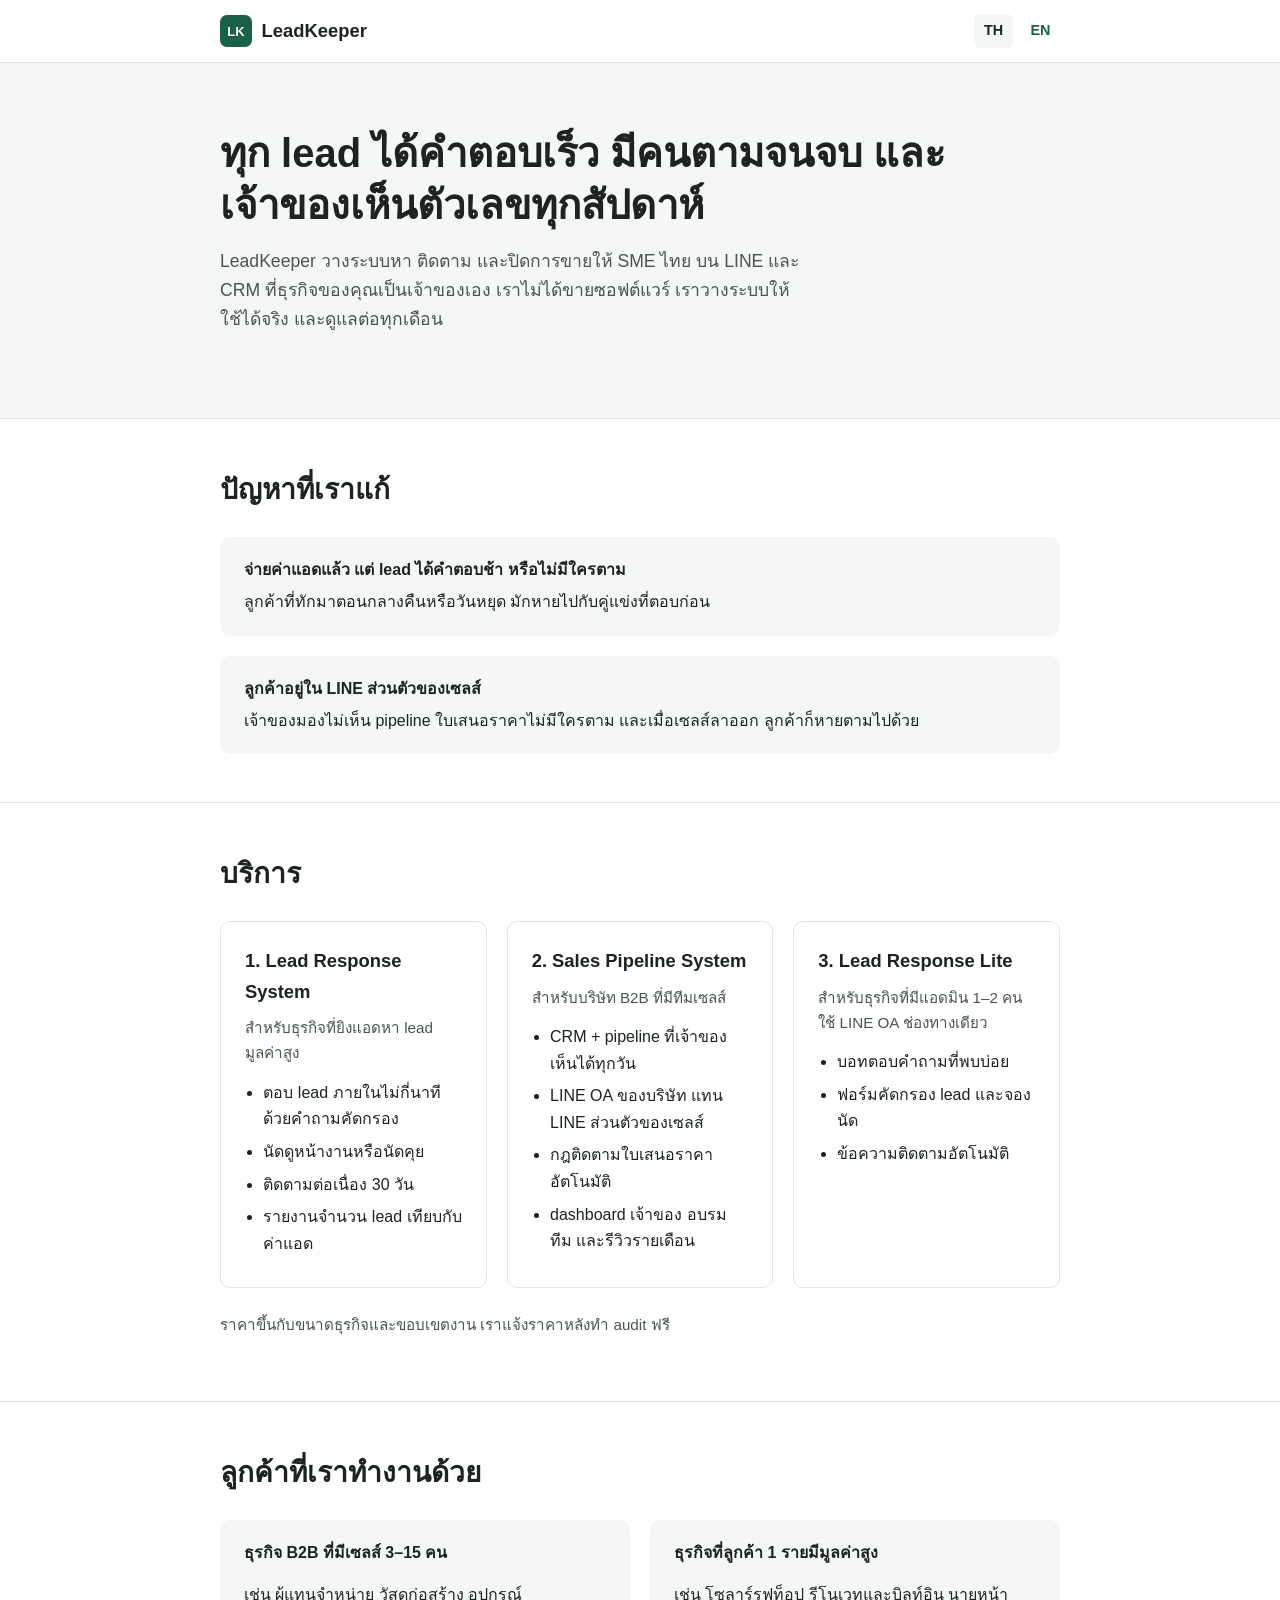
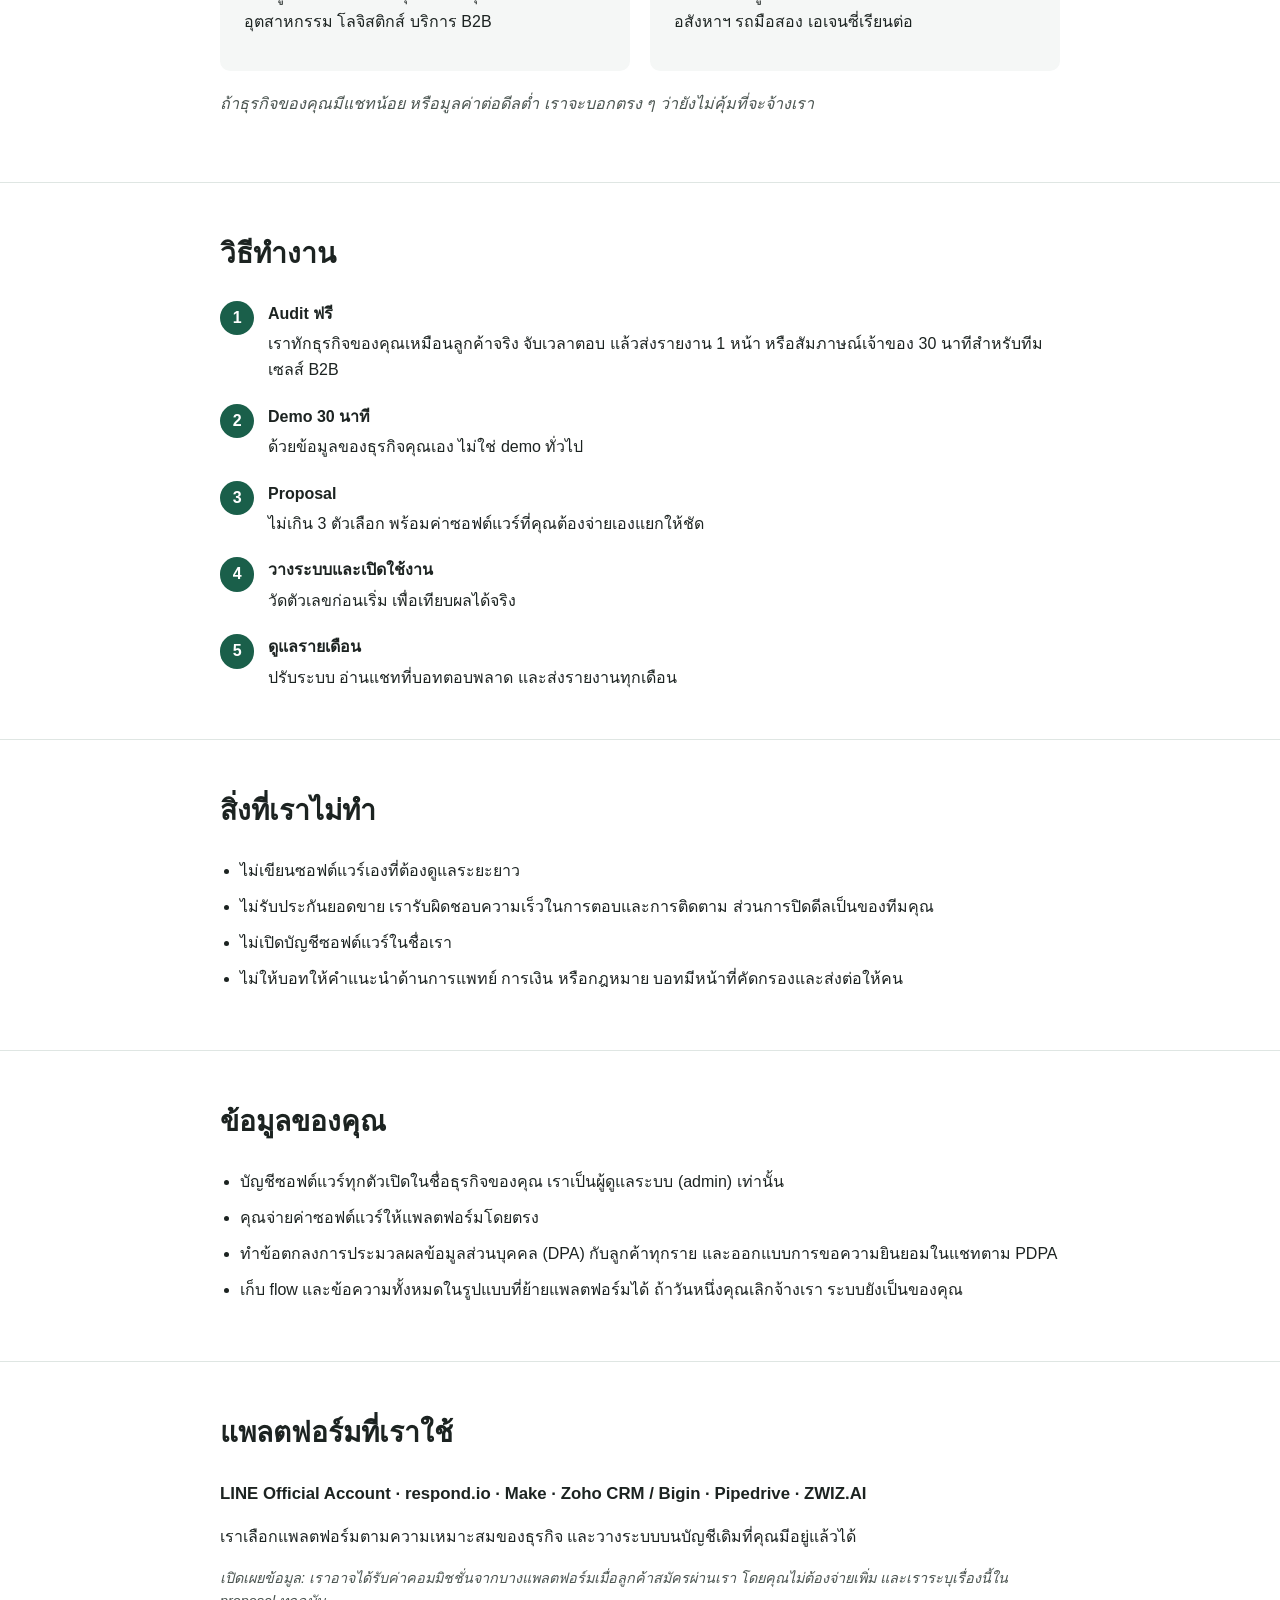
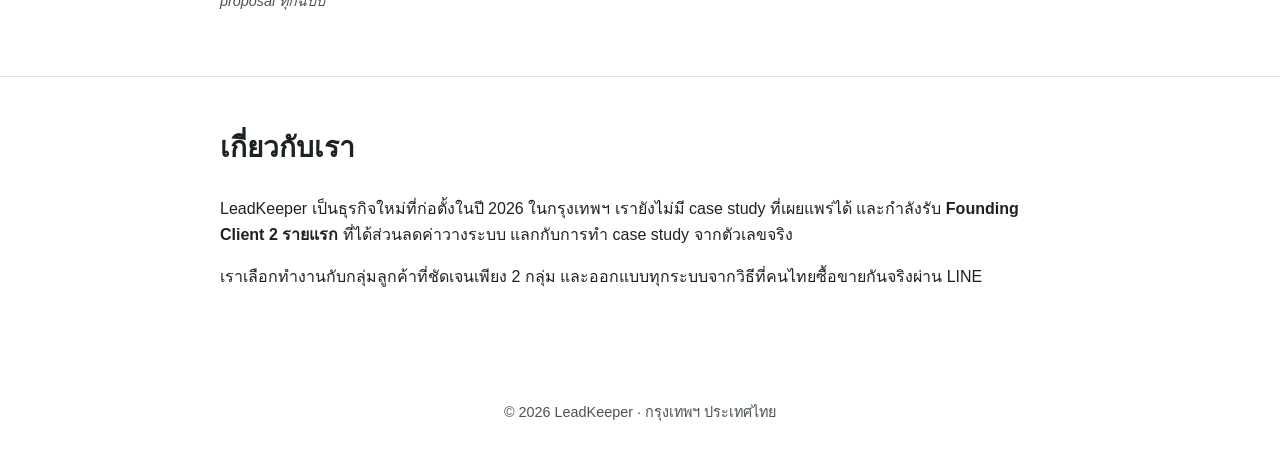
==== index.html @ 33eb8d7a "Build bilingual static site for LeadKeeper per brief Thai (/index.html) and English (/en/index.html)" ====
<!doctype html>
<html lang="th">
<head>
<meta charset="utf-8">
<meta name="viewport" content="width=device-width, initial-scale=1">
<title>LeadKeeper – วางระบบตอบและติดตาม lead ให้ธุรกิจไทย</title>
<meta name="description" content="LeadKeeper วางระบบให้ทุก lead ได้คำตอบเร็ว มีคนตามจนจบ และเจ้าของเห็นตัวเลขทุกสัปดาห์ บนแพลตฟอร์มที่ธุรกิจเป็นเจ้าของเอง">
<link rel="canonical" href="https://leadkeeper.site/">
<link rel="alternate" hreflang="th" href="https://leadkeeper.site/">
<link rel="alternate" hreflang="en" href="https://leadkeeper.site/en/">
<link rel="alternate" hreflang="x-default" href="https://leadkeeper.site/">
<link rel="icon" type="image/svg+xml" href="/favicon.svg">
<link rel="stylesheet" href="/assets/style.css">
<meta property="og:type" content="website">
<meta property="og:site_name" content="LeadKeeper">
<meta property="og:title" content="LeadKeeper – วางระบบตอบและติดตาม lead ให้ธุรกิจไทย">
<meta property="og:description" content="LeadKeeper วางระบบให้ทุก lead ได้คำตอบเร็ว มีคนตามจนจบ และเจ้าของเห็นตัวเลขทุกสัปดาห์ บนแพลตฟอร์มที่ธุรกิจเป็นเจ้าของเอง">
<meta property="og:url" content="https://leadkeeper.site/">
<meta property="og:locale" content="th_TH">
<meta property="og:locale:alternate" content="en_US">
</head>
<body>
<a class="skip-link" href="#main">ข้ามไปเนื้อหาหลัก</a>
<header class="site-header">
  <div class="header-inner">
    <a class="brand" href="/">
      <img src="/favicon.svg" alt="" width="32" height="32">
      <span>LeadKeeper</span>
    </a>
    <nav class="lang-switch" aria-label="เปลี่ยนภาษา">
      <a href="/" aria-current="true" lang="th" hreflang="th">TH</a>
      <a href="/en/" lang="en" hreflang="en">EN</a>
    </nav>
  </div>
</header>

<main id="main">
  <section class="hero">
    <div class="wrap">
      <h1>ทุก lead ได้คำตอบเร็ว มีคนตามจนจบ และเจ้าของเห็นตัวเลขทุกสัปดาห์</h1>
      <p class="lede">LeadKeeper วางระบบหา ติดตาม และปิดการขายให้ SME ไทย บน LINE และ CRM ที่ธุรกิจของคุณเป็นเจ้าของเอง เราไม่ได้ขายซอฟต์แวร์ เราวางระบบให้ใช้ได้จริง และดูแลต่อทุกเดือน</p>
    </div>
  </section>

  <section id="problem" aria-labelledby="problem-h">
    <div class="wrap">
      <h2 id="problem-h">ปัญหาที่เราแก้</h2>
      <ul class="problem-list">
        <li><strong>จ่ายค่าแอดแล้ว แต่ lead ได้คำตอบช้า หรือไม่มีใครตาม</strong>ลูกค้าที่ทักมาตอนกลางคืนหรือวันหยุด มักหายไปกับคู่แข่งที่ตอบก่อน</li>
        <li><strong>ลูกค้าอยู่ใน LINE ส่วนตัวของเซลส์</strong>เจ้าของมองไม่เห็น pipeline ใบเสนอราคาไม่มีใครตาม และเมื่อเซลส์ลาออก ลูกค้าก็หายตามไปด้วย</li>
      </ul>
    </div>
  </section>

  <section id="services" aria-labelledby="services-h">
    <div class="wrap">
      <h2 id="services-h">บริการ</h2>
      <div class="card-grid">
        <div class="card">
          <h3>1. Lead Response System</h3>
          <p class="tag">สำหรับธุรกิจที่ยิงแอดหา lead มูลค่าสูง</p>
          <ul>
            <li>ตอบ lead ภายในไม่กี่นาทีด้วยคำถามคัดกรอง</li>
            <li>นัดดูหน้างานหรือนัดคุย</li>
            <li>ติดตามต่อเนื่อง 30 วัน</li>
            <li>รายงานจำนวน lead เทียบกับค่าแอด</li>
          </ul>
        </div>
        <div class="card">
          <h3>2. Sales Pipeline System</h3>
          <p class="tag">สำหรับบริษัท B2B ที่มีทีมเซลส์</p>
          <ul>
            <li>CRM + pipeline ที่เจ้าของเห็นได้ทุกวัน</li>
            <li>LINE OA ของบริษัท แทน LINE ส่วนตัวของเซลส์</li>
            <li>กฎติดตามใบเสนอราคาอัตโนมัติ</li>
            <li>dashboard เจ้าของ อบรมทีม และรีวิวรายเดือน</li>
          </ul>
        </div>
        <div class="card">
          <h3>3. Lead Response Lite</h3>
          <p class="tag">สำหรับธุรกิจที่มีแอดมิน 1–2 คน ใช้ LINE OA ช่องทางเดียว</p>
          <ul>
            <li>บอทตอบคำถามที่พบบ่อย</li>
            <li>ฟอร์มคัดกรอง lead และจองนัด</li>
            <li>ข้อความติดตามอัตโนมัติ</li>
          </ul>
        </div>
      </div>
      <p class="pricing-note">ราคาขึ้นกับขนาดธุรกิจและขอบเขตงาน เราแจ้งราคาหลังทำ audit ฟรี</p>
    </div>
  </section>

  <section id="who" aria-labelledby="who-h">
    <div class="wrap">
      <h2 id="who-h">ลูกค้าที่เราทำงานด้วย</h2>
      <div class="segment-grid">
        <div>
          <strong>ธุรกิจ B2B ที่มีเซลส์ 3–15 คน</strong>
          <p>เช่น ผู้แทนจำหน่าย วัสดุก่อสร้าง อุปกรณ์อุตสาหกรรม โลจิสติกส์ บริการ B2B</p>
        </div>
        <div>
          <strong>ธุรกิจที่ลูกค้า 1 รายมีมูลค่าสูง</strong>
          <p>เช่น โซลาร์รูฟท็อป รีโนเวทและบิลท์อิน นายหน้าอสังหาฯ รถมือสอง เอเจนซี่เรียนต่อ</p>
        </div>
      </div>
      <p class="honest-note">ถ้าธุรกิจของคุณมีแชทน้อย หรือมูลค่าต่อดีลต่ำ เราจะบอกตรง ๆ ว่ายังไม่คุ้มที่จะจ้างเรา</p>
    </div>
  </section>

  <section id="how" aria-labelledby="how-h">
    <div class="wrap">
      <h2 id="how-h">วิธีทำงาน</h2>
      <ol class="steps">
        <li><strong>Audit ฟรี</strong>เราทักธุรกิจของคุณเหมือนลูกค้าจริง จับเวลาตอบ แล้วส่งรายงาน 1 หน้า หรือสัมภาษณ์เจ้าของ 30 นาทีสำหรับทีมเซลส์ B2B</li>
        <li><strong>Demo 30 นาที</strong>ด้วยข้อมูลของธุรกิจคุณเอง ไม่ใช่ demo ทั่วไป</li>
        <li><strong>Proposal</strong>ไม่เกิน 3 ตัวเลือก พร้อมค่าซอฟต์แวร์ที่คุณต้องจ่ายเองแยกให้ชัด</li>
        <li><strong>วางระบบและเปิดใช้งาน</strong>วัดตัวเลขก่อนเริ่ม เพื่อเทียบผลได้จริง</li>
        <li><strong>ดูแลรายเดือน</strong>ปรับระบบ อ่านแชทที่บอทตอบพลาด และส่งรายงานทุกเดือน</li>
      </ol>
    </div>
  </section>

  <section id="not-do" aria-labelledby="not-do-h">
    <div class="wrap">
      <h2 id="not-do-h">สิ่งที่เราไม่ทำ</h2>
      <ul class="plain-list">
        <li>ไม่เขียนซอฟต์แวร์เองที่ต้องดูแลระยะยาว</li>
        <li>ไม่รับประกันยอดขาย เรารับผิดชอบความเร็วในการตอบและการติดตาม ส่วนการปิดดีลเป็นของทีมคุณ</li>
        <li>ไม่เปิดบัญชีซอฟต์แวร์ในชื่อเรา</li>
        <li>ไม่ให้บอทให้คำแนะนำด้านการแพทย์ การเงิน หรือกฎหมาย บอทมีหน้าที่คัดกรองและส่งต่อให้คน</li>
      </ul>
    </div>
  </section>

  <section id="data" aria-labelledby="data-h">
    <div class="wrap">
      <h2 id="data-h">ข้อมูลของคุณ</h2>
      <ul class="plain-list">
        <li>บัญชีซอฟต์แวร์ทุกตัวเปิดในชื่อธุรกิจของคุณ เราเป็นผู้ดูแลระบบ (admin) เท่านั้น</li>
        <li>คุณจ่ายค่าซอฟต์แวร์ให้แพลตฟอร์มโดยตรง</li>
        <li>ทำข้อตกลงการประมวลผลข้อมูลส่วนบุคคล (DPA) กับลูกค้าทุกราย และออกแบบการขอความยินยอมในแชทตาม PDPA</li>
        <li>เก็บ flow และข้อความทั้งหมดในรูปแบบที่ย้ายแพลตฟอร์มได้ ถ้าวันหนึ่งคุณเลิกจ้างเรา ระบบยังเป็นของคุณ</li>
      </ul>
    </div>
  </section>

  <section id="platforms" aria-labelledby="platforms-h">
    <div class="wrap">
      <h2 id="platforms-h">แพลตฟอร์มที่เราใช้</h2>
      <p class="platform-list">LINE Official Account · respond.io · Make · Zoho CRM / Bigin · Pipedrive · ZWIZ.AI</p>
      <p>เราเลือกแพลตฟอร์มตามความเหมาะสมของธุรกิจ และวางระบบบนบัญชีเดิมที่คุณมีอยู่แล้วได้</p>
      <p class="disclosure">เปิดเผยข้อมูล: เราอาจได้รับค่าคอมมิชชั่นจากบางแพลตฟอร์มเมื่อลูกค้าสมัครผ่านเรา โดยคุณไม่ต้องจ่ายเพิ่ม และเราระบุเรื่องนี้ใน proposal ทุกฉบับ</p>
    </div>
  </section>

  <section id="about" class="about" aria-labelledby="about-h">
    <div class="wrap">
      <h2 id="about-h">เกี่ยวกับเรา</h2>
      <p>LeadKeeper เป็นธุรกิจใหม่ที่ก่อตั้งในปี 2026 ในกรุงเทพฯ เรายังไม่มี case study ที่เผยแพร่ได้ และกำลังรับ <strong>Founding Client 2 รายแรก</strong> ที่ได้ส่วนลดค่าวางระบบ แลกกับการทำ case study จากตัวเลขจริง</p>
      <p>เราเลือกทำงานกับกลุ่มลูกค้าที่ชัดเจนเพียง 2 กลุ่ม และออกแบบทุกระบบจากวิธีที่คนไทยซื้อขายกันจริงผ่าน LINE</p>
    </div>
  </section>
</main>

<footer class="site-footer">
  <div class="wrap">
    <p>© 2026 LeadKeeper · กรุงเทพฯ ประเทศไทย</p>
  </div>
</footer>
</body>
</html>
---- assets/style.css ----
/* LeadKeeper — shared stylesheet. Plain CSS, no build step, no external fonts. */

:root {
  --accent: #1a5f4a;
  --accent-dark: #124435;
  --ink: #1c2321;
  --ink-soft: #4a5450;
  --paper: #ffffff;
  --paper-alt: #f5f7f6;
  --line: #dfe6e3;
  --radius: 10px;
  --max-width: 880px;
  --font: -apple-system, BlinkMacSystemFont, "Segoe UI", "Noto Sans Thai", "Noto Sans Thai UI",
    "Leelawadee UI", "TH Sarabun New", Tahoma, "Helvetica Neue", Arial, sans-serif;
}

* {
  box-sizing: border-box;
}

html {
  -webkit-text-size-adjust: 100%;
}

body {
  margin: 0;
  font-family: var(--font);
  color: var(--ink);
  background: var(--paper);
  line-height: 1.65;
  overflow-x: hidden;
}

img,
svg {
  max-width: 100%;
  display: block;
}

a {
  color: var(--accent);
}

a:hover {
  color: var(--accent-dark);
}

a:focus-visible,
button:focus-visible {
  outline: 3px solid var(--accent);
  outline-offset: 2px;
}

.skip-link {
  position: absolute;
  left: -9999px;
  top: 0;
  background: var(--accent);
  color: #fff;
  padding: 0.75rem 1.25rem;
  z-index: 100;
  border-radius: 0 0 var(--radius) 0;
}

.skip-link:focus {
  left: 0;
}

.wrap {
  max-width: var(--max-width);
  margin: 0 auto;
  padding: 0 1.25rem;
}

/* Header */
header.site-header {
  border-bottom: 1px solid var(--line);
  background: var(--paper);
  position: sticky;
  top: 0;
  z-index: 10;
}

.header-inner {
  display: flex;
  align-items: center;
  justify-content: space-between;
  gap: 1rem;
  padding: 0.9rem 1.25rem;
  max-width: var(--max-width);
  margin: 0 auto;
  flex-wrap: wrap;
}

.brand {
  display: flex;
  align-items: center;
  gap: 0.6rem;
  font-weight: 700;
  font-size: 1.15rem;
  text-decoration: none;
  color: var(--ink);
}

.brand img {
  width: 32px;
  height: 32px;
}

.lang-switch {
  display: flex;
  gap: 0.5rem;
  font-size: 0.9rem;
  font-weight: 600;
}

.lang-switch a {
  padding: 0.3rem 0.6rem;
  border-radius: 6px;
  text-decoration: none;
}

.lang-switch a[aria-current="true"] {
  background: var(--paper-alt);
  color: var(--ink);
}

/* Sections */
main section {
  padding: 3rem 0;
  border-bottom: 1px solid var(--line);
}

main section:last-of-type {
  border-bottom: none;
}

.hero {
  padding: 4rem 0 3.5rem;
  background: var(--paper-alt);
  border-bottom: 1px solid var(--line);
}

.hero h1 {
  font-size: clamp(1.7rem, 5vw, 2.5rem);
  line-height: 1.3;
  margin: 0 0 1rem;
}

.hero .lede {
  font-size: 1.1rem;
  color: var(--ink-soft);
  max-width: 62ch;
  margin: 0 0 1.75rem;
}

.cta-row {
  display: flex;
  flex-wrap: wrap;
  gap: 0.75rem;
}

.btn {
  display: inline-block;
  padding: 0.75rem 1.4rem;
  border-radius: var(--radius);
  text-decoration: none;
  font-weight: 600;
  font-size: 1rem;
}

.btn-primary {
  background: var(--accent);
  color: #fff;
}

.btn-primary:hover {
  background: var(--accent-dark);
  color: #fff;
}

.btn-secondary {
  background: transparent;
  color: var(--accent);
  border: 1.5px solid var(--accent);
}

.btn-secondary:hover {
  background: var(--paper-alt);
  color: var(--accent-dark);
}

h2 {
  font-size: clamp(1.35rem, 3.5vw, 1.75rem);
  margin: 0 0 1.5rem;
}

h3 {
  font-size: 1.15rem;
  margin: 0 0 0.5rem;
}

.problem-list {
  list-style: none;
  margin: 0;
  padding: 0;
  display: grid;
  gap: 1.25rem;
}

.problem-list li {
  background: var(--paper-alt);
  border-radius: var(--radius);
  padding: 1.25rem 1.5rem;
}

.problem-list strong {
  display: block;
  margin-bottom: 0.35rem;
}

/* Service cards */
.card-grid {
  display: grid;
  gap: 1.25rem;
  grid-template-columns: 1fr;
}

@media (min-width: 720px) {
  .card-grid {
    grid-template-columns: repeat(3, 1fr);
  }
}

.card {
  border: 1px solid var(--line);
  border-radius: var(--radius);
  padding: 1.5rem;
  display: flex;
  flex-direction: column;
}

.card p.tag {
  color: var(--ink-soft);
  font-size: 0.95rem;
  margin: 0 0 0.9rem;
}

.card ul {
  margin: 0;
  padding-left: 1.15rem;
  flex-grow: 1;
}

.card li {
  margin-bottom: 0.4rem;
}

.pricing-note {
  margin-top: 1.5rem;
  color: var(--ink-soft);
  font-size: 0.95rem;
}

/* Who we work with */
.segment-grid {
  display: grid;
  gap: 1.25rem;
}

@media (min-width: 720px) {
  .segment-grid {
    grid-template-columns: 1fr 1fr;
  }
}

.segment-grid > div {
  background: var(--paper-alt);
  border-radius: var(--radius);
  padding: 1.25rem 1.5rem;
}

.honest-note {
  margin-top: 1.25rem;
  font-style: italic;
  color: var(--ink-soft);
}

/* Steps */
.steps {
  list-style: none;
  margin: 0;
  padding: 0;
  counter-reset: step;
  display: grid;
  gap: 1.25rem;
}

.steps li {
  counter-increment: step;
  position: relative;
  padding-left: 3rem;
}

.steps li::before {
  content: counter(step);
  position: absolute;
  left: 0;
  top: 0;
  width: 2.15rem;
  height: 2.15rem;
  border-radius: 50%;
  background: var(--accent);
  color: #fff;
  font-weight: 700;
  display: flex;
  align-items: center;
  justify-content: center;
}

.steps strong {
  display: block;
  margin-bottom: 0.25rem;
}

/* Plain lists */
.plain-list {
  margin: 0;
  padding-left: 1.25rem;
}

.plain-list li {
  margin-bottom: 0.6rem;
}

.platform-list {
  font-size: 1.05rem;
  font-weight: 600;
  margin: 0 0 1rem;
}

.disclosure {
  font-size: 0.9rem;
  color: var(--ink-soft);
  font-style: italic;
}

.about p {
  margin: 0 0 1rem;
}

/* Contact */
.contact-list {
  list-style: none;
  margin: 0;
  padding: 0;
  display: grid;
  gap: 0.75rem;
}

.contact-list a {
  font-weight: 600;
  text-decoration: none;
}

.contact-list a:hover {
  text-decoration: underline;
}

/* Footer */
footer.site-footer {
  padding: 2rem 0;
  color: var(--ink-soft);
  font-size: 0.9rem;
  text-align: center;
}

/* 404 */
.notfound {
  min-height: 60vh;
  display: flex;
  flex-direction: column;
  align-items: center;
  justify-content: center;
  text-align: center;
  padding: 3rem 1.25rem;
}
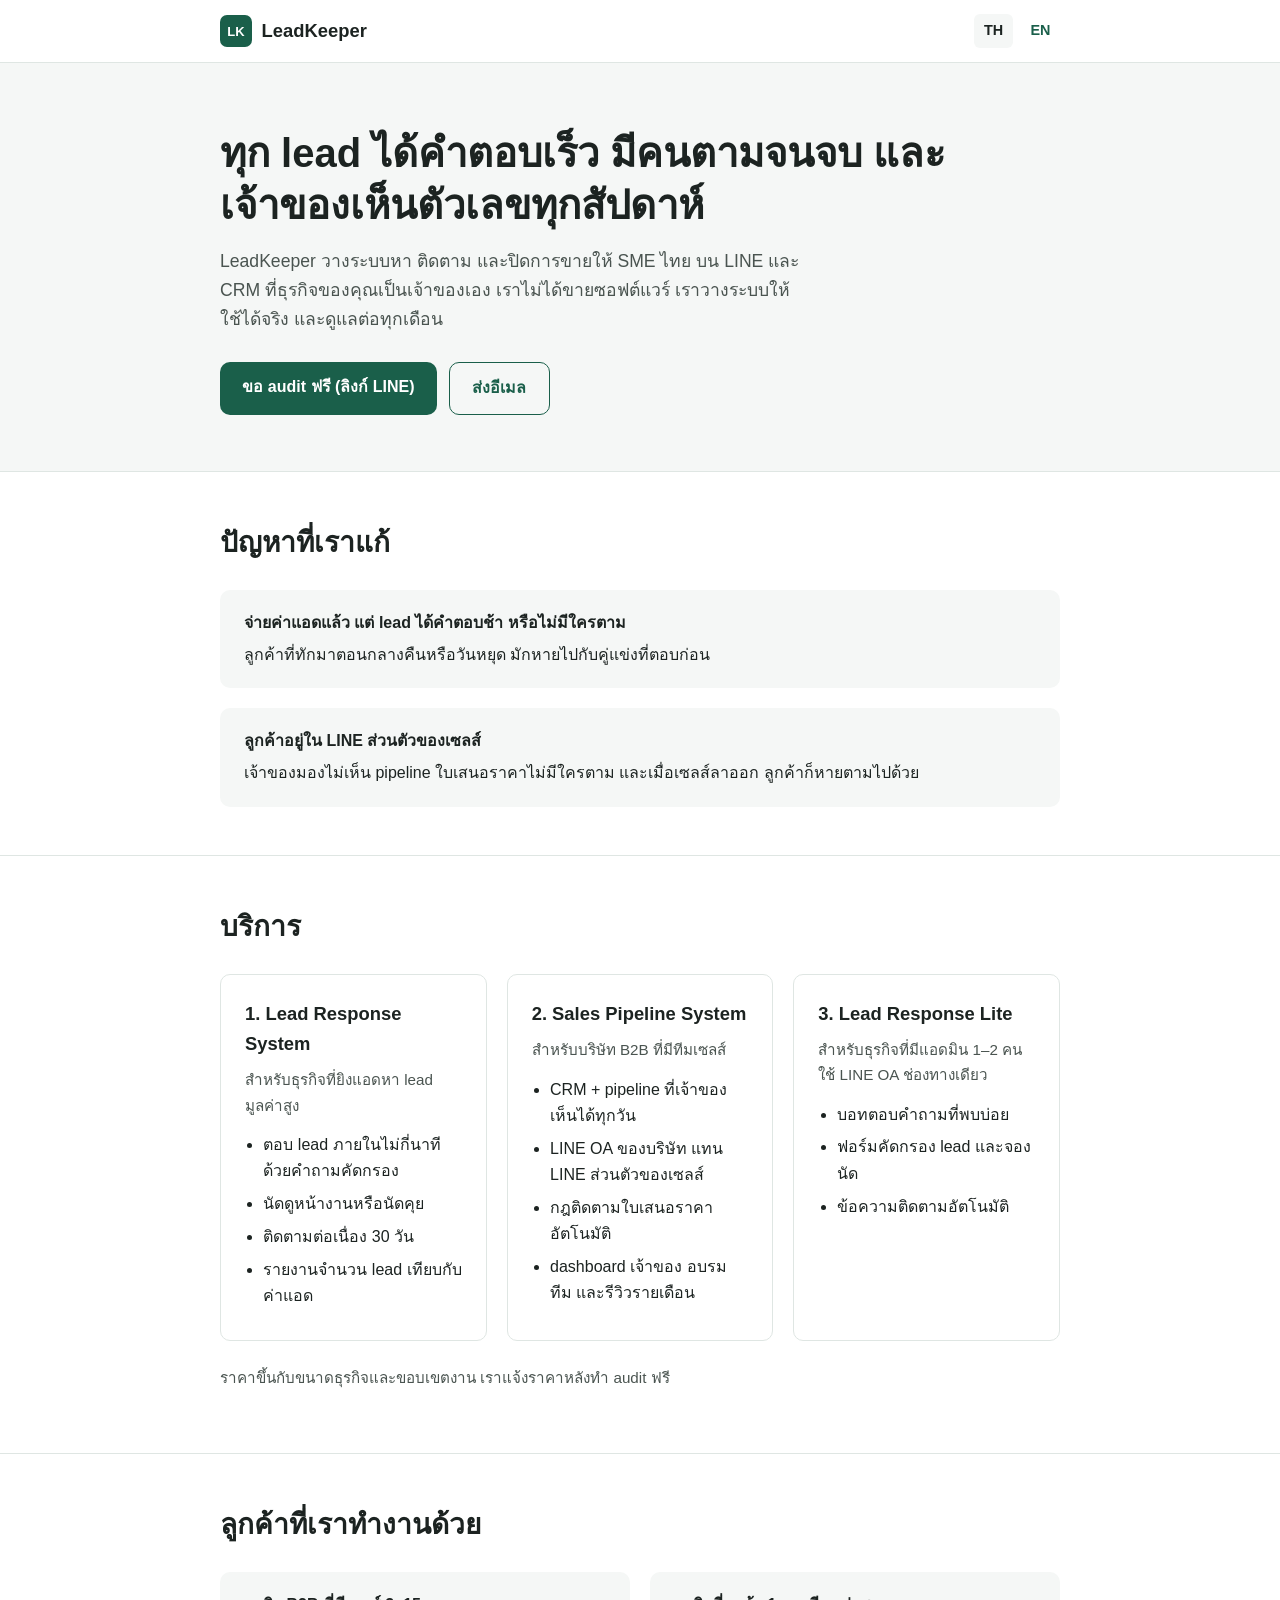
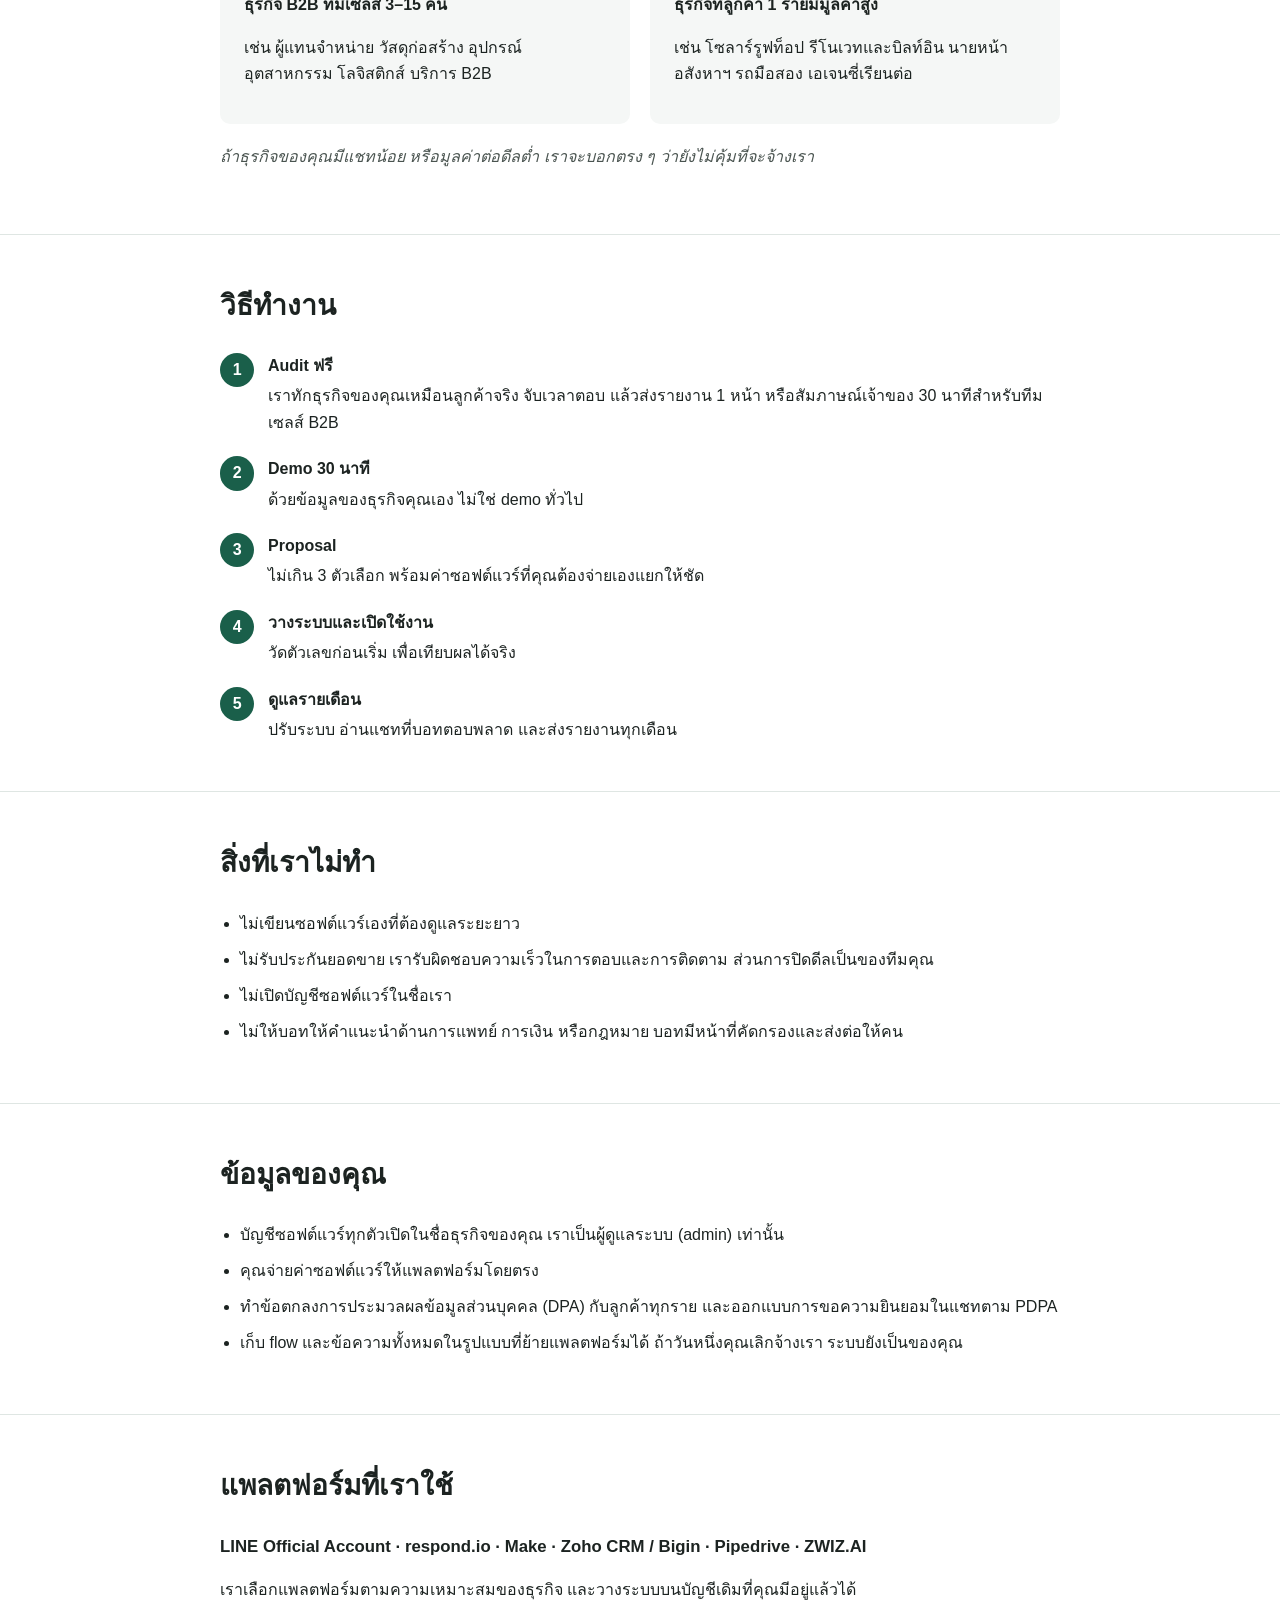
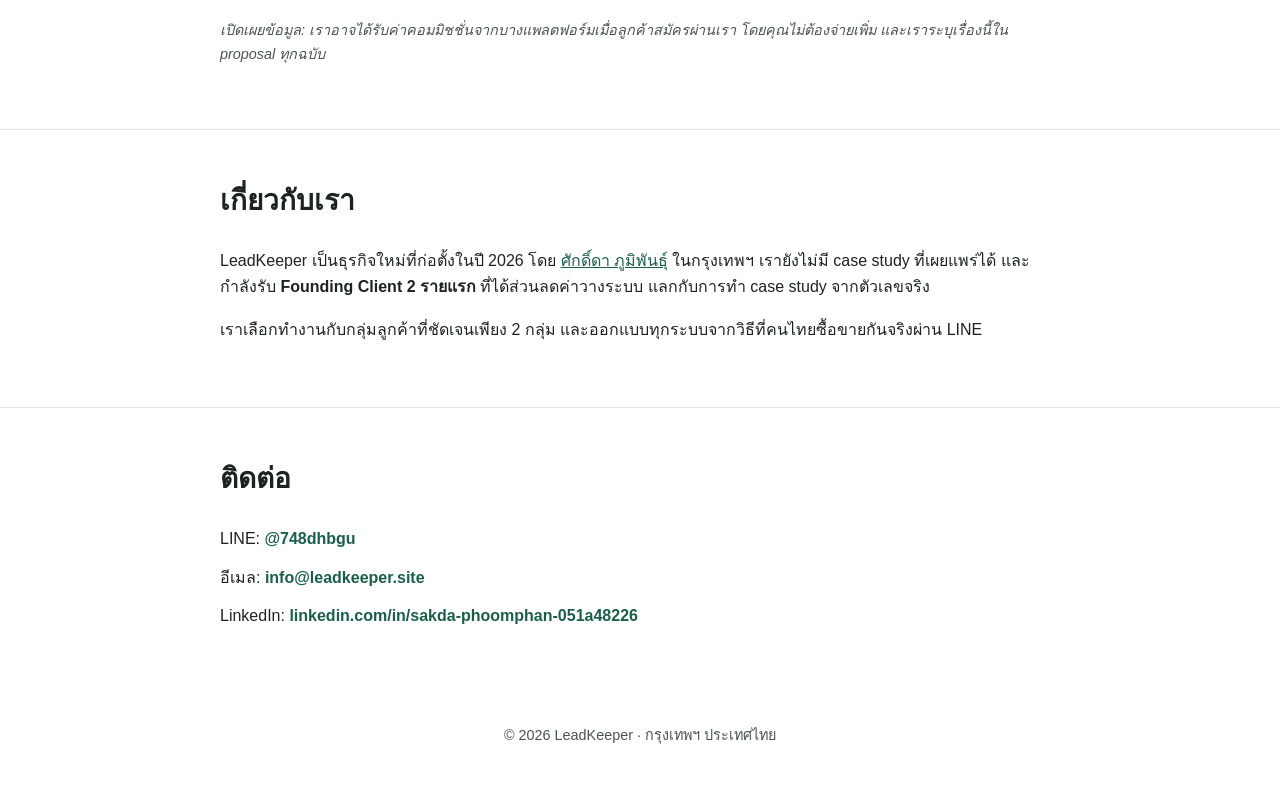
==== commit 478249a7: "Restore hero CTAs, Contact section, and founder line with real values Real LINE, email, and LinkedIn" ====
--- a/index.html
+++ b/index.html
@@ -39,6 +39,10 @@
     <div class="wrap">
       <h1>ทุก lead ได้คำตอบเร็ว มีคนตามจนจบ และเจ้าของเห็นตัวเลขทุกสัปดาห์</h1>
       <p class="lede">LeadKeeper วางระบบหา ติดตาม และปิดการขายให้ SME ไทย บน LINE และ CRM ที่ธุรกิจของคุณเป็นเจ้าของเอง เราไม่ได้ขายซอฟต์แวร์ เราวางระบบให้ใช้ได้จริง และดูแลต่อทุกเดือน</p>
+      <div class="cta-row">
+        <a class="btn btn-primary" href="https://line.me/R/ti/p/@748dhbgu">ขอ audit ฟรี (ลิงก์ LINE)</a>
+        <a class="btn btn-secondary" href="mailto:info@leadkeeper.site">ส่งอีเมล</a>
+      </div>
     </div>
   </section>
 
@@ -156,8 +160,19 @@
   <section id="about" class="about" aria-labelledby="about-h">
     <div class="wrap">
       <h2 id="about-h">เกี่ยวกับเรา</h2>
-      <p>LeadKeeper เป็นธุรกิจใหม่ที่ก่อตั้งในปี 2026 ในกรุงเทพฯ เรายังไม่มี case study ที่เผยแพร่ได้ และกำลังรับ <strong>Founding Client 2 รายแรก</strong> ที่ได้ส่วนลดค่าวางระบบ แลกกับการทำ case study จากตัวเลขจริง</p>
+      <p>LeadKeeper เป็นธุรกิจใหม่ที่ก่อตั้งในปี 2026 โดย <a href="https://www.linkedin.com/in/sakda-phoomphan-051a48226/">ศักดิ์ดา ภูมิพันธุ์</a> ในกรุงเทพฯ เรายังไม่มี case study ที่เผยแพร่ได้ และกำลังรับ <strong>Founding Client 2 รายแรก</strong> ที่ได้ส่วนลดค่าวางระบบ แลกกับการทำ case study จากตัวเลขจริง</p>
       <p>เราเลือกทำงานกับกลุ่มลูกค้าที่ชัดเจนเพียง 2 กลุ่ม และออกแบบทุกระบบจากวิธีที่คนไทยซื้อขายกันจริงผ่าน LINE</p>
+    </div>
+  </section>
+
+  <section id="contact" aria-labelledby="contact-h">
+    <div class="wrap">
+      <h2 id="contact-h">ติดต่อ</h2>
+      <ul class="contact-list">
+        <li>LINE: <a href="https://line.me/R/ti/p/@748dhbgu">@748dhbgu</a></li>
+        <li>อีเมล: <a href="mailto:info@leadkeeper.site">info@leadkeeper.site</a></li>
+        <li>LinkedIn: <a href="https://www.linkedin.com/in/sakda-phoomphan-051a48226/">linkedin.com/in/sakda-phoomphan-051a48226</a></li>
+      </ul>
     </div>
   </section>
 </main>
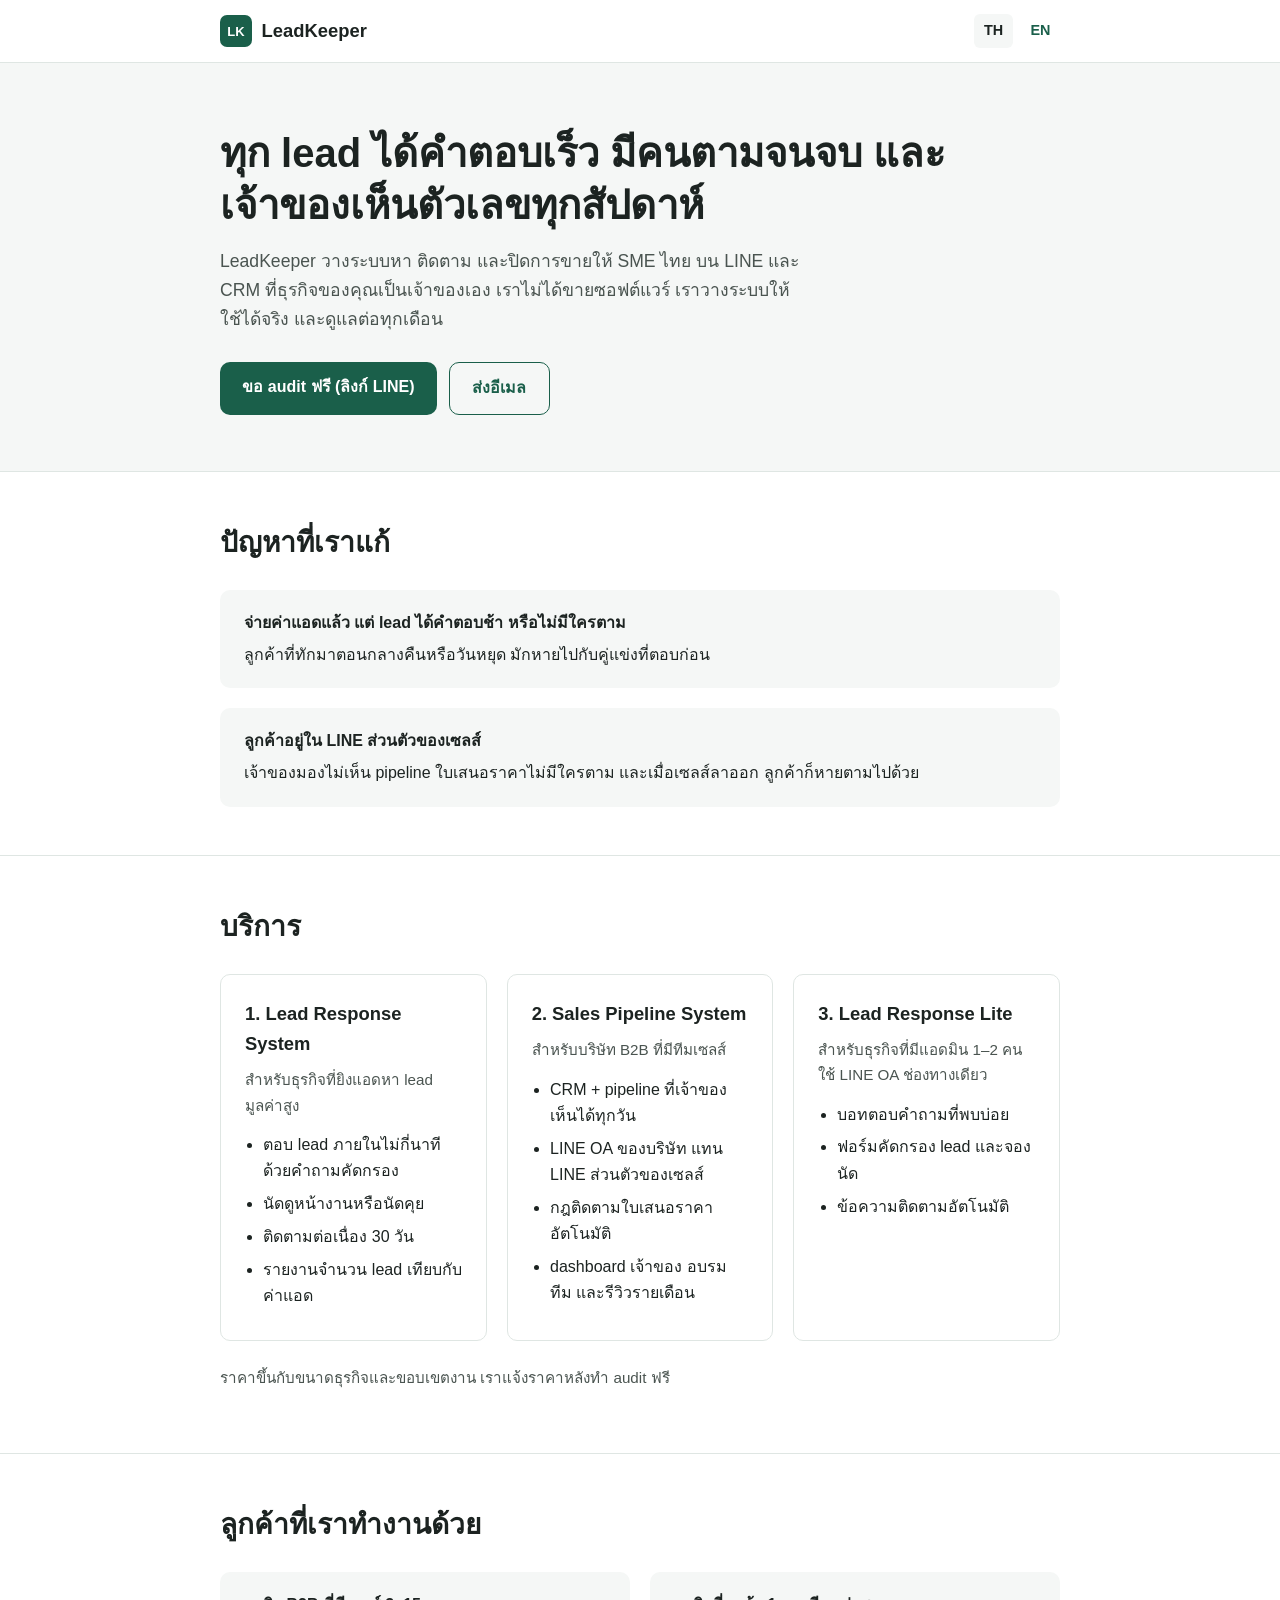
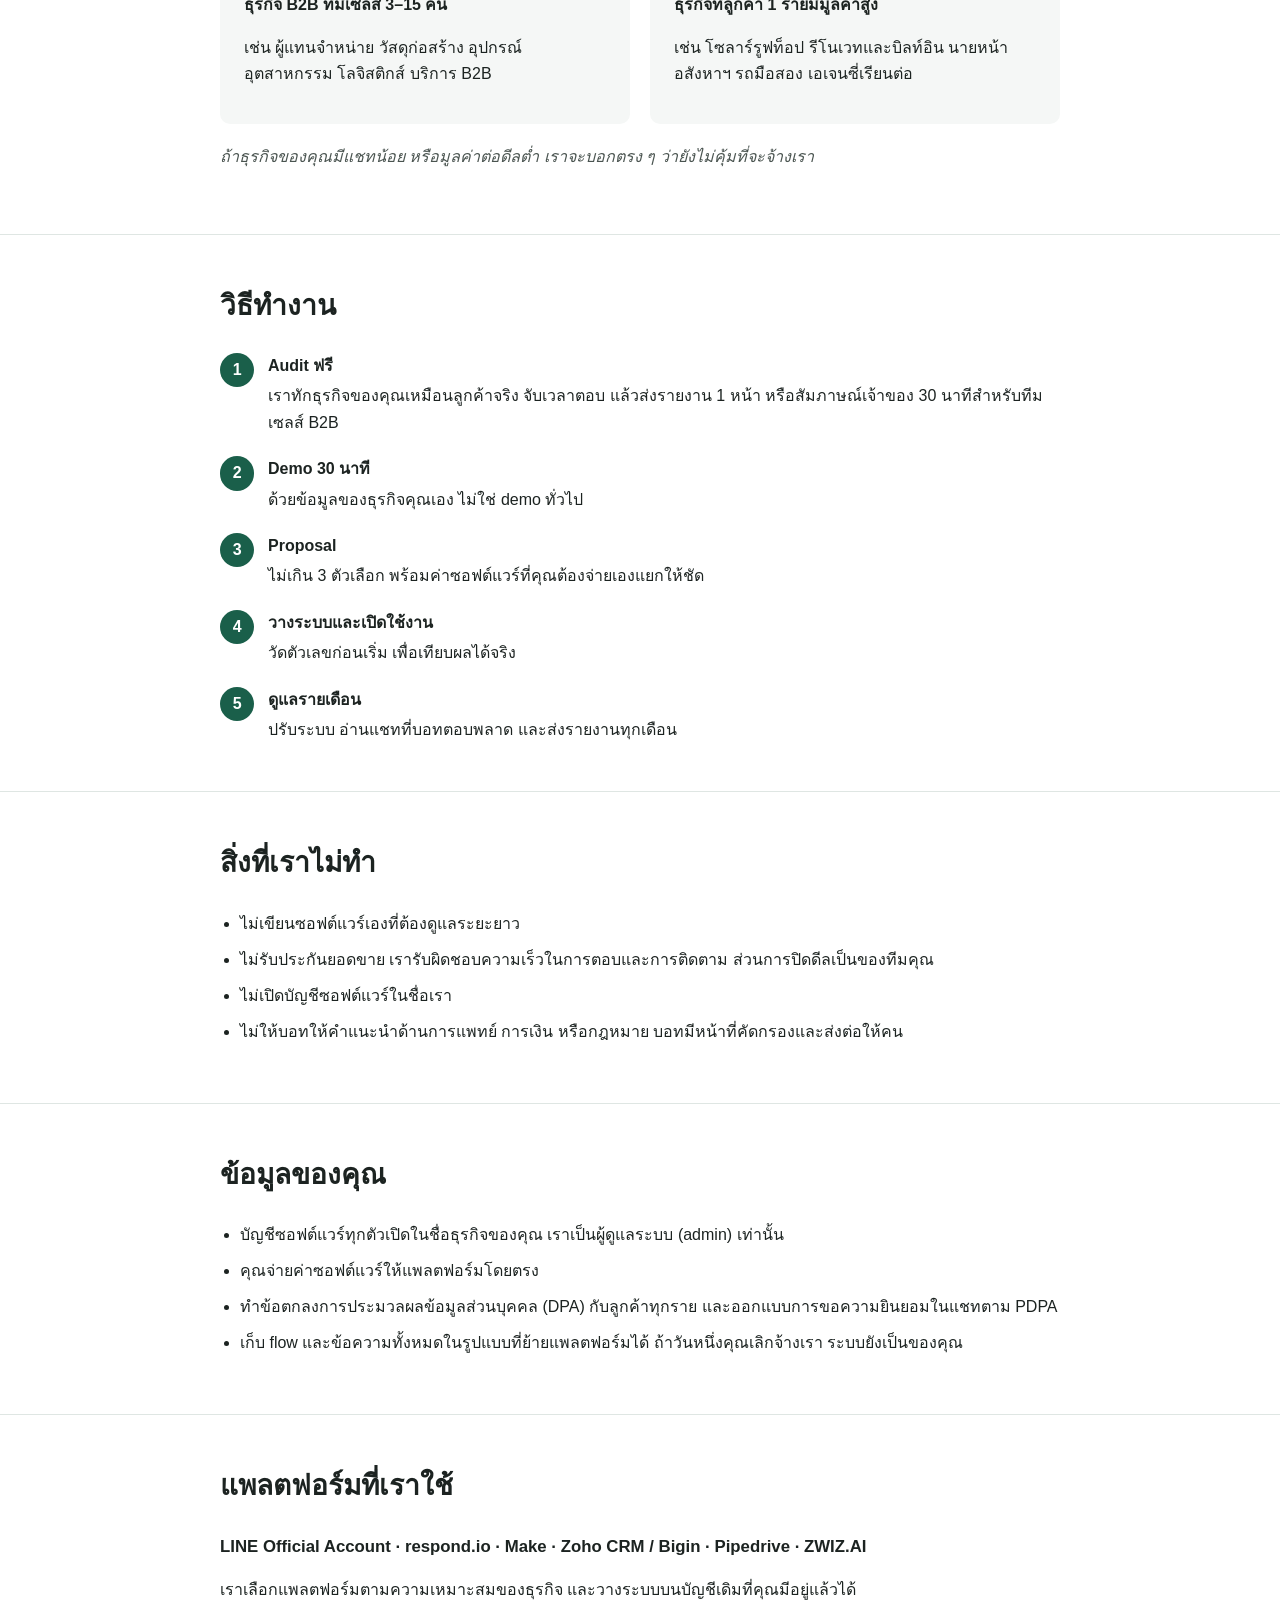
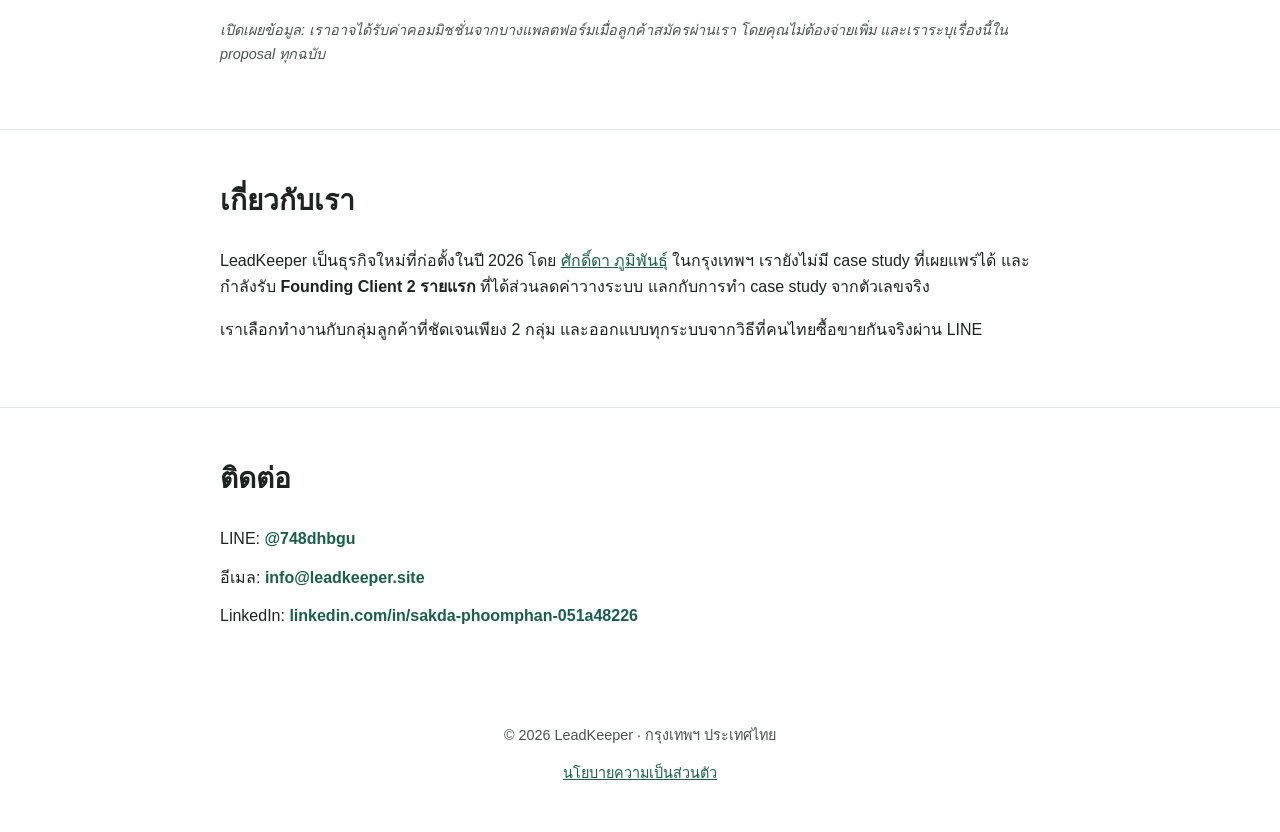
==== commit 5d251be5: "Add bilingual privacy policy pages Adds /privacy (TH) and /en/privacy (EN), linked from the footer o" ====
--- a/index.html
+++ b/index.html
@@ -180,6 +180,7 @@
 <footer class="site-footer">
   <div class="wrap">
     <p>© 2026 LeadKeeper · กรุงเทพฯ ประเทศไทย</p>
+    <p><a href="/privacy">นโยบายความเป็นส่วนตัว</a></p>
   </div>
 </footer>
 </body>
